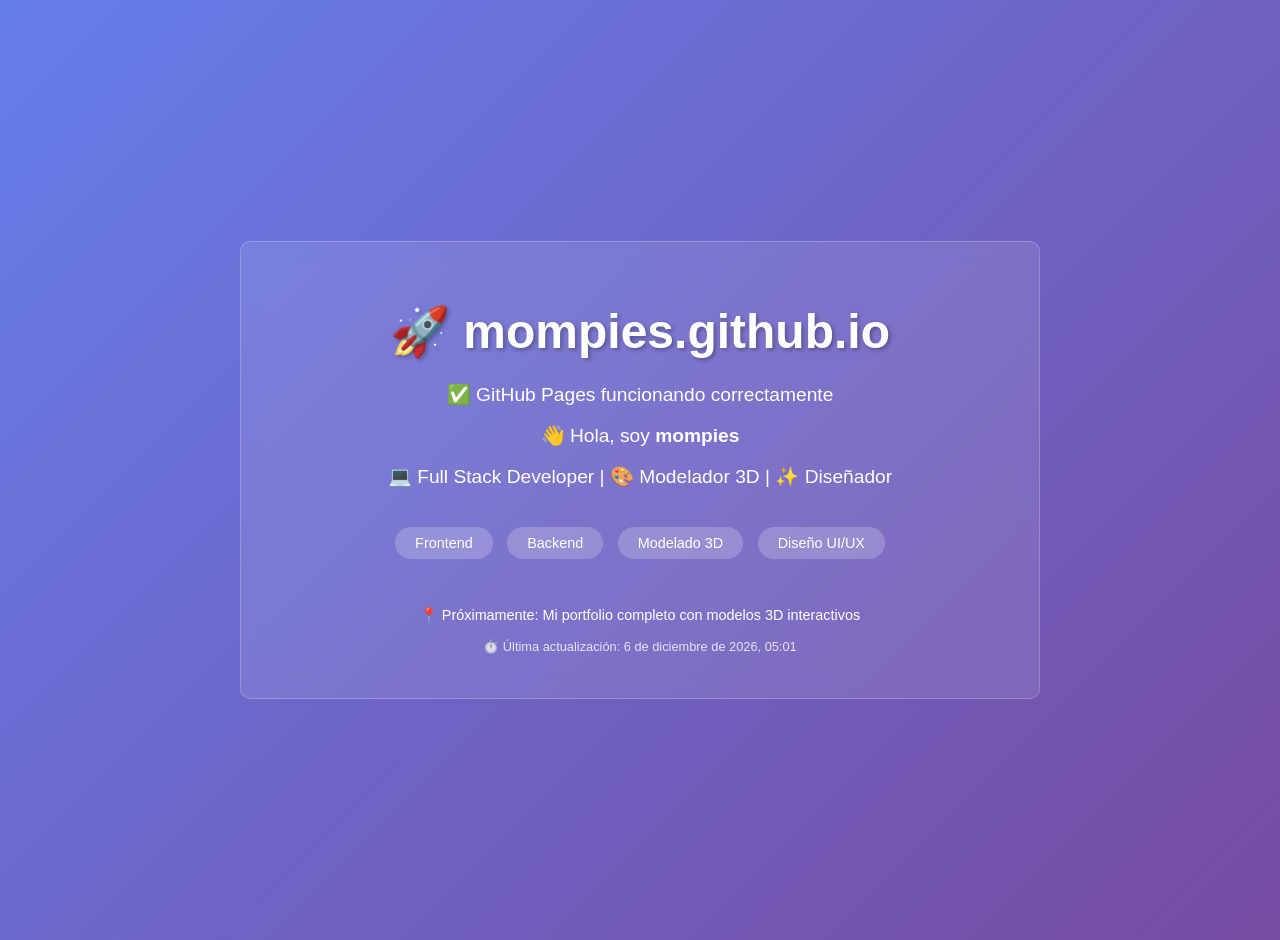
==== index.html @ 0a57413b "Create index.html" ====
<!DOCTYPE html>
<html lang="es">
<head>
    <meta charset="UTF-8">
    <meta name="viewport" content="width=device-width, initial-scale=1.0">
    <title>mompies - Test</title>
    <style>
        body {
            font-family: Arial, sans-serif;
            max-width: 800px;
            margin: 0 auto;
            padding: 20px;
            background: linear-gradient(135deg, #667eea 0%, #764ba2 100%);
            color: white;
            text-align: center;
            min-height: 100vh;
            display: flex;
            flex-direction: column;
            justify-content: center;
        }
        h1 {
            font-size: 3em;
            margin-bottom: 20px;
            text-shadow: 2px 2px 4px rgba(0,0,0,0.3);
        }
        p {
            font-size: 1.2em;
            line-height: 1.6;
            margin: 10px 0;
        }
        .card {
            background: rgba(255,255,255,0.1);
            border-radius: 10px;
            padding: 30px;
            margin: 20px 0;
            backdrop-filter: blur(10px);
            border: 1px solid rgba(255,255,255,0.2);
        }
        .badge {
            display: inline-block;
            background: rgba(255,255,255,0.2);
            padding: 8px 20px;
            border-radius: 20px;
            margin: 5px;
            font-size: 0.9em;
        }
    </style>
</head>
<body>
    <div class="card">
        <h1>🚀 mompies.github.io</h1>
        <p>✅ GitHub Pages funcionando correctamente</p>
        <p>👋 Hola, soy <strong>mompies</strong></p>
        <p>💻 Full Stack Developer | 🎨 Modelador 3D | ✨ Diseñador</p>
        
        <div style="margin-top: 30px;">
            <span class="badge">Frontend</span>
            <span class="badge">Backend</span>
            <span class="badge">Modelado 3D</span>
            <span class="badge">Diseño UI/UX</span>
        </div>
        
        <p style="margin-top: 40px; font-size: 0.9em;">
            📍 Próximamente: Mi portfolio completo con modelos 3D interactivos
        </p>
        <p style="font-size: 0.8em; opacity: 0.8;">
            ⏱️ Última actualización: <span id="fecha"></span>
        </p>
    </div>

    <script>
        // Mostrar fecha actual
        document.getElementById('fecha').textContent = new Date().toLocaleDateString('es-ES', {
            year: 'numeric',
            month: 'long',
            day: 'numeric',
            hour: '2-digit',
            minute: '2-digit'
        });
        
        console.log('🚀 Sitio de prueba de mompies cargado correctamente');
    </script>
</body>
</html>
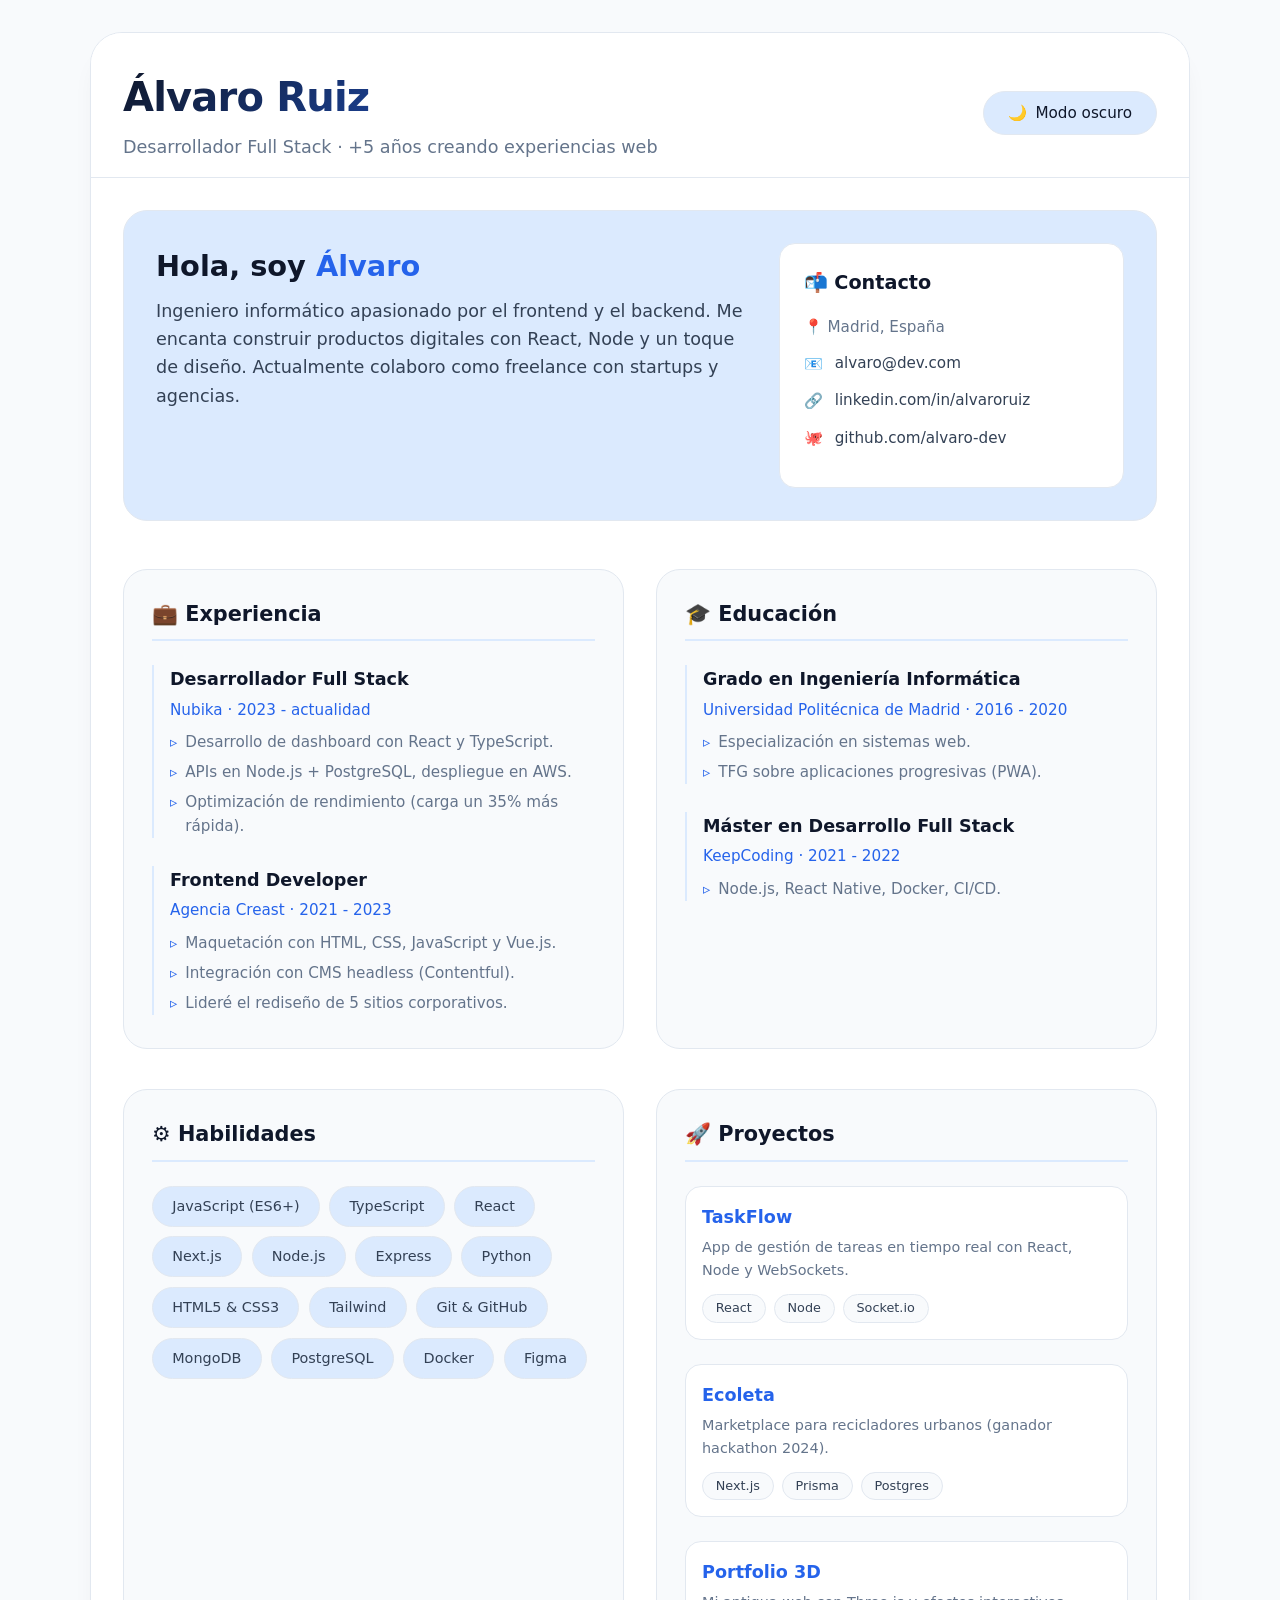
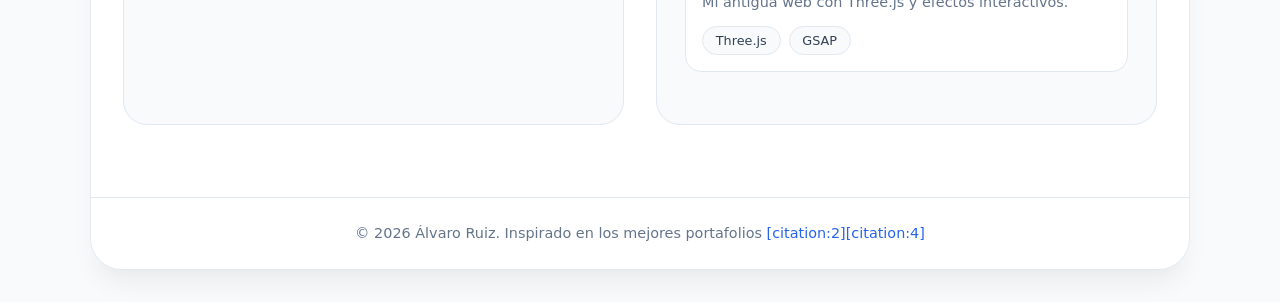
==== commit 1c043619: "Update index.html" ====
--- a/index.html
+++ b/index.html
@@ -1,84 +1,677 @@
-<!DOCTYPE html>
+<!doctype html>
 <html lang="es">
-<head>
-    <meta charset="UTF-8">
-    <meta name="viewport" content="width=device-width, initial-scale=1.0">
-    <title>mompies - Test</title>
-    <style>
-        body {
-            font-family: Arial, sans-serif;
-            max-width: 800px;
-            margin: 0 auto;
-            padding: 20px;
-            background: linear-gradient(135deg, #667eea 0%, #764ba2 100%);
-            color: white;
-            text-align: center;
-            min-height: 100vh;
-            display: flex;
-            flex-direction: column;
-            justify-content: center;
-        }
-        h1 {
-            font-size: 3em;
-            margin-bottom: 20px;
-            text-shadow: 2px 2px 4px rgba(0,0,0,0.3);
-        }
-        p {
-            font-size: 1.2em;
-            line-height: 1.6;
-            margin: 10px 0;
-        }
-        .card {
-            background: rgba(255,255,255,0.1);
-            border-radius: 10px;
-            padding: 30px;
-            margin: 20px 0;
-            backdrop-filter: blur(10px);
-            border: 1px solid rgba(255,255,255,0.2);
-        }
-        .badge {
-            display: inline-block;
-            background: rgba(255,255,255,0.2);
-            padding: 8px 20px;
-            border-radius: 20px;
-            margin: 5px;
-            font-size: 0.9em;
-        }
-    </style>
-</head>
-<body>
-    <div class="card">
-        <h1>🚀 mompies.github.io</h1>
-        <p>✅ GitHub Pages funcionando correctamente</p>
-        <p>👋 Hola, soy <strong>mompies</strong></p>
-        <p>💻 Full Stack Developer | 🎨 Modelador 3D | ✨ Diseñador</p>
-        
-        <div style="margin-top: 30px;">
-            <span class="badge">Frontend</span>
-            <span class="badge">Backend</span>
-            <span class="badge">Modelado 3D</span>
-            <span class="badge">Diseño UI/UX</span>
+    <head>
+        <meta charset="UTF-8" />
+        <meta name="viewport" content="width=device-width, initial-scale=1.0" />
+        <title>Tu Nombre · Desarrollador Web</title>
+        <style>
+            /* ===== ESTILOS GENERALES ===== */
+            * {
+                margin: 0;
+                padding: 0;
+                box-sizing: border-box;
+                font-family:
+                    system-ui,
+                    -apple-system,
+                    "Segoe UI",
+                    Roboto,
+                    "Helvetica Neue",
+                    sans-serif;
+            }
+
+            :root {
+                /* Paleta de colores neutral y moderna (modo claro por defecto) */
+                --bg-body: #f8fafc;
+                --bg-card: #ffffff;
+                --text-primary: #0f172a;
+                --text-secondary: #334155;
+                --text-soft: #64748b;
+                --accent: #2563eb; /* Azul vivo pero profesional */
+                --accent-light: #dbeafe;
+                --border-light: #e2e8f0;
+                --shadow:
+                    0 20px 25px -5px rgba(0, 0, 0, 0.05),
+                    0 10px 10px -5px rgba(0, 0, 0, 0.02);
+                --header-bg: rgba(255, 255, 255, 0.8);
+            }
+
+            /* Variables para el modo oscuro */
+            body.dark-mode {
+                --bg-body: #0b1120;
+                --bg-card: #1e293b;
+                --text-primary: #f1f5f9;
+                --text-secondary: #cbd5e1;
+                --text-soft: #94a3b8;
+                --accent: #60a5fa;
+                --accent-light: #334155;
+                --border-light: #334155;
+                --shadow:
+                    0 20px 25px -5px rgba(0, 0, 0, 0.5),
+                    0 10px 10px -5px rgba(0, 0, 0, 0.3);
+                --header-bg: rgba(30, 41, 59, 0.8);
+            }
+
+            body {
+                background-color: var(--bg-body);
+                color: var(--text-primary);
+                line-height: 1.6;
+                transition:
+                    background-color 0.3s,
+                    color 0.3s;
+                padding: 2rem 1rem;
+            }
+
+            .container {
+                max-width: 1100px;
+                margin: 0 auto;
+                background-color: var(--bg-card);
+                border-radius: 2rem;
+                box-shadow: var(--shadow);
+                overflow: hidden;
+                backdrop-filter: blur(10px);
+                border: 1px solid var(--border-light);
+            }
+
+            /* ===== HEADER ===== */
+            .header {
+                padding: 2rem 2rem 1rem 2rem;
+                display: flex;
+                flex-wrap: wrap;
+                justify-content: space-between;
+                align-items: center;
+                border-bottom: 1px solid var(--border-light);
+                background-color: var(--header-bg);
+                backdrop-filter: blur(8px);
+                position: sticky;
+                top: 0;
+                z-index: 10;
+            }
+
+            .header__info h1 {
+                font-size: 2.5rem;
+                font-weight: 700;
+                letter-spacing: -0.02em;
+                background: linear-gradient(
+                    135deg,
+                    var(--text-primary) 0%,
+                    var(--accent) 100%
+                );
+                -webkit-background-clip: text;
+                -webkit-text-fill-color: transparent;
+                background-clip: text;
+            }
+
+            .header__info p {
+                color: var(--text-soft);
+                font-size: 1.1rem;
+                margin-top: 0.25rem;
+            }
+
+            .theme-toggle {
+                background: var(--accent-light);
+                border: 1px solid var(--border-light);
+                color: var(--text-primary);
+                padding: 0.75rem 1.5rem;
+                border-radius: 3rem;
+                font-weight: 500;
+                cursor: pointer;
+                transition: all 0.2s;
+                display: flex;
+                align-items: center;
+                gap: 0.5rem;
+                font-size: 0.95rem;
+            }
+
+            .theme-toggle:hover {
+                background: var(--accent);
+                color: white;
+                border-color: var(--accent);
+            }
+
+            /* ===== MAIN ===== */
+            .main-content {
+                padding: 2rem;
+            }
+
+            /* Perfil / Sobre mí */
+            .profile {
+                display: flex;
+                gap: 2rem;
+                flex-wrap: wrap;
+                margin-bottom: 3rem;
+                background: var(--accent-light);
+                padding: 2rem;
+                border-radius: 1.5rem;
+                border: 1px solid var(--border-light);
+            }
+
+            .profile__text {
+                flex: 2;
+                min-width: 280px;
+            }
+
+            .profile__text h2 {
+                font-size: 1.8rem;
+                font-weight: 600;
+                margin-bottom: 0.5rem;
+                color: var(--text-primary);
+            }
+
+            .profile__text h2 span {
+                color: var(--accent);
+            }
+
+            .profile__text p {
+                color: var(--text-secondary);
+                font-size: 1.1rem;
+            }
+
+            .profile__contact {
+                flex: 1;
+                min-width: 220px;
+                background: var(--bg-card);
+                padding: 1.5rem;
+                border-radius: 1rem;
+                border: 1px solid var(--border-light);
+            }
+
+            .profile__contact h3 {
+                font-weight: 600;
+                margin-bottom: 1rem;
+                color: var(--text-primary);
+                font-size: 1.2rem;
+            }
+
+            .contact-item {
+                display: flex;
+                align-items: center;
+                gap: 0.75rem;
+                margin-bottom: 0.75rem;
+                color: var(--text-soft);
+                font-size: 0.95rem;
+            }
+
+            .contact-item a {
+                color: var(--text-secondary);
+                text-decoration: none;
+                border-bottom: 1px dotted transparent;
+                transition: border-color 0.2s;
+            }
+
+            .contact-item a:hover {
+                border-bottom-color: var(--accent);
+                color: var(--accent);
+            }
+
+            /* Grilla de 2 columnas */
+            .grid-2 {
+                display: grid;
+                grid-template-columns: 1fr 1fr;
+                gap: 2rem;
+                margin-bottom: 2.5rem;
+            }
+
+            @media (max-width: 700px) {
+                .grid-2 {
+                    grid-template-columns: 1fr;
+                }
+            }
+
+            /* Tarjetas de sección */
+            .section-card {
+                background: var(--bg-body);
+                border-radius: 1.5rem;
+                padding: 1.75rem;
+                border: 1px solid var(--border-light);
+                transition:
+                    transform 0.2s,
+                    box-shadow 0.2s;
+            }
+
+            .section-card:hover {
+                transform: translateY(-4px);
+                box-shadow: var(--shadow);
+            }
+
+            .section-card h3 {
+                font-size: 1.3rem;
+                font-weight: 600;
+                margin-bottom: 1.5rem;
+                display: flex;
+                align-items: center;
+                gap: 0.5rem;
+                color: var(--text-primary);
+                border-bottom: 2px solid var(--accent-light);
+                padding-bottom: 0.5rem;
+            }
+
+            /* Lista de ítems (experiencia, educación) */
+            .timeline-item {
+                margin-bottom: 1.75rem;
+                position: relative;
+                padding-left: 1rem;
+                border-left: 2px solid var(--accent-light);
+            }
+
+            .timeline-item:last-child {
+                margin-bottom: 0;
+            }
+
+            .timeline-item__title {
+                font-weight: 600;
+                font-size: 1.1rem;
+                color: var(--text-primary);
+            }
+
+            .timeline-item__sub {
+                color: var(--accent);
+                font-weight: 500;
+                font-size: 0.95rem;
+                margin: 0.25rem 0 0.5rem;
+            }
+
+            .timeline-item__desc {
+                color: var(--text-soft);
+                font-size: 0.95rem;
+                list-style-type: none;
+            }
+
+            .timeline-item__desc li {
+                margin-bottom: 0.35rem;
+                display: flex;
+                align-items: baseline;
+                gap: 0.5rem;
+            }
+
+            .timeline-item__desc li::before {
+                content: "▹";
+                color: var(--accent);
+                font-size: 0.9rem;
+            }
+
+            /* Habilidades (tags) */
+            .skills-cloud {
+                display: flex;
+                flex-wrap: wrap;
+                gap: 0.6rem;
+                margin-top: 0.5rem;
+            }
+
+            .skill-tag {
+                background: var(--accent-light);
+                color: var(--text-secondary);
+                padding: 0.5rem 1.2rem;
+                border-radius: 3rem;
+                font-size: 0.9rem;
+                font-weight: 500;
+                border: 1px solid var(--border-light);
+                transition: 0.15s;
+            }
+
+            .skill-tag:hover {
+                background: var(--accent);
+                color: white;
+                border-color: var(--accent);
+                transform: scale(1.02);
+            }
+
+            /* Proyectos */
+            .project-card {
+                margin-bottom: 1.5rem;
+                padding: 1rem;
+                background: var(--bg-card);
+                border-radius: 1rem;
+                border: 1px solid var(--border-light);
+            }
+
+            .project-card__title {
+                font-weight: 600;
+                color: var(--accent);
+                text-decoration: none;
+                font-size: 1.1rem;
+            }
+
+            .project-card__title:hover {
+                text-decoration: underline;
+            }
+
+            .project-card__desc {
+                color: var(--text-soft);
+                font-size: 0.9rem;
+                margin-top: 0.3rem;
+            }
+
+            .project-stack {
+                display: flex;
+                flex-wrap: wrap;
+                gap: 0.5rem;
+                margin-top: 0.75rem;
+            }
+
+            .stack-item {
+                background: var(--bg-body);
+                padding: 0.2rem 0.8rem;
+                border-radius: 2rem;
+                font-size: 0.8rem;
+                border: 1px solid var(--border-light);
+                color: var(--text-secondary);
+            }
+
+            /* Footer */
+            .footer {
+                text-align: center;
+                padding: 1.5rem;
+                border-top: 1px solid var(--border-light);
+                color: var(--text-soft);
+                font-size: 0.9rem;
+                background-color: var(--header-bg);
+            }
+
+            .footer a {
+                color: var(--accent);
+                text-decoration: none;
+            }
+
+            .footer a:hover {
+                text-decoration: underline;
+            }
+
+            /* Animación de aparición suave */
+            .fade-in {
+                animation: fadeIn 0.6s ease-in-out both;
+            }
+
+            @keyframes fadeIn {
+                from {
+                    opacity: 0;
+                    transform: translateY(10px);
+                }
+                to {
+                    opacity: 1;
+                    transform: translateY(0);
+                }
+            }
+
+            .section-card {
+                animation: fadeIn 0.6s ease-out backwards;
+            }
+            .section-card:nth-child(1) {
+                animation-delay: 0.1s;
+            }
+            .section-card:nth-child(2) {
+                animation-delay: 0.2s;
+            }
+        </style>
+    </head>
+    <body>
+        <div class="container fade-in">
+            <!-- Cabecera con nombre y botón modo oscuro -->
+            <header class="header">
+                <div class="header__info">
+                    <h1>Álvaro Ruiz</h1>
+                    <p>
+                        Desarrollador Full Stack · +5 años creando experiencias
+                        web
+                    </p>
+                </div>
+                <button
+                    class="theme-toggle"
+                    id="themeToggle"
+                    aria-label="Cambiar tema"
+                >
+                    <span id="themeIcon">🌙</span>
+                    <span id="themeText">Modo oscuro</span>
+                </button>
+            </header>
+
+            <!-- Contenido principal -->
+            <div class="main-content">
+                <!-- Bloque de perfil y contacto -->
+                <section class="profile">
+                    <div class="profile__text">
+                        <h2>Hola, soy <span>Álvaro</span></h2>
+                        <p>
+                            Ingeniero informático apasionado por el frontend y
+                            el backend. Me encanta construir productos digitales
+                            con React, Node y un toque de diseño. Actualmente
+                            colaboro como freelance con startups y agencias.
+                        </p>
+                    </div>
+                    <div class="profile__contact">
+                        <h3>📬 Contacto</h3>
+                        <div class="contact-item">📍 Madrid, España</div>
+                        <div class="contact-item">
+                            📧
+                            <a href="mailto:alvaro@dev.com">alvaro@dev.com</a>
+                        </div>
+                        <div class="contact-item">
+                            🔗 <a href="#">linkedin.com/in/alvaroruiz</a>
+                        </div>
+                        <div class="contact-item">
+                            🐙 <a href="#">github.com/alvaro-dev</a>
+                        </div>
+                    </div>
+                </section>
+
+                <!-- Grid de 2 columnas: experiencia y educación -->
+                <div class="grid-2">
+                    <!-- Experiencia laboral -->
+                    <section class="section-card">
+                        <h3>💼 Experiencia</h3>
+                        <div class="timeline-item">
+                            <div class="timeline-item__title">
+                                Desarrollador Full Stack
+                            </div>
+                            <div class="timeline-item__sub">
+                                Nubika · 2023 - actualidad
+                            </div>
+                            <ul class="timeline-item__desc">
+                                <li>
+                                    Desarrollo de dashboard con React y
+                                    TypeScript.
+                                </li>
+                                <li>
+                                    APIs en Node.js + PostgreSQL, despliegue en
+                                    AWS.
+                                </li>
+                                <li>
+                                    Optimización de rendimiento (carga un 35%
+                                    más rápida).
+                                </li>
+                            </ul>
+                        </div>
+                        <div class="timeline-item">
+                            <div class="timeline-item__title">
+                                Frontend Developer
+                            </div>
+                            <div class="timeline-item__sub">
+                                Agencia Creast · 2021 - 2023
+                            </div>
+                            <ul class="timeline-item__desc">
+                                <li>
+                                    Maquetación con HTML, CSS, JavaScript y
+                                    Vue.js.
+                                </li>
+                                <li>
+                                    Integración con CMS headless (Contentful).
+                                </li>
+                                <li>
+                                    Lideré el rediseño de 5 sitios corporativos.
+                                </li>
+                            </ul>
+                        </div>
+                    </section>
+
+                    <!-- Educación -->
+                    <section class="section-card">
+                        <h3>🎓 Educación</h3>
+                        <div class="timeline-item">
+                            <div class="timeline-item__title">
+                                Grado en Ingeniería Informática
+                            </div>
+                            <div class="timeline-item__sub">
+                                Universidad Politécnica de Madrid · 2016 - 2020
+                            </div>
+                            <ul class="timeline-item__desc">
+                                <li>Especialización en sistemas web.</li>
+                                <li>
+                                    TFG sobre aplicaciones progresivas (PWA).
+                                </li>
+                            </ul>
+                        </div>
+                        <div class="timeline-item">
+                            <div class="timeline-item__title">
+                                Máster en Desarrollo Full Stack
+                            </div>
+                            <div class="timeline-item__sub">
+                                KeepCoding · 2021 - 2022
+                            </div>
+                            <ul class="timeline-item__desc">
+                                <li>Node.js, React Native, Docker, CI/CD.</li>
+                            </ul>
+                        </div>
+                    </section>
+                </div>
+
+                <!-- Segunda fila: habilidades y proyectos -->
+                <div class="grid-2">
+                    <!-- Habilidades técnicas -->
+                    <section class="section-card">
+                        <h3>⚙️ Habilidades</h3>
+                        <div class="skills-cloud">
+                            <span class="skill-tag">JavaScript (ES6+)</span>
+                            <span class="skill-tag">TypeScript</span>
+                            <span class="skill-tag">React</span>
+                            <span class="skill-tag">Next.js</span>
+                            <span class="skill-tag">Node.js</span>
+                            <span class="skill-tag">Express</span>
+                            <span class="skill-tag">Python</span>
+                            <span class="skill-tag">HTML5 & CSS3</span>
+                            <span class="skill-tag">Tailwind</span>
+                            <span class="skill-tag">Git & GitHub</span>
+                            <span class="skill-tag">MongoDB</span>
+                            <span class="skill-tag">PostgreSQL</span>
+                            <span class="skill-tag">Docker</span>
+                            <span class="skill-tag">Figma</span>
+                        </div>
+                    </section>
+
+                    <!-- Proyectos destacados -->
+                    <section class="section-card">
+                        <h3>🚀 Proyectos</h3>
+                        <div class="project-card">
+                            <a href="#" class="project-card__title">TaskFlow</a>
+                            <div class="project-card__desc">
+                                App de gestión de tareas en tiempo real con
+                                React, Node y WebSockets.
+                            </div>
+                            <div class="project-stack">
+                                <span class="stack-item">React</span
+                                ><span class="stack-item">Node</span
+                                ><span class="stack-item">Socket.io</span>
+                            </div>
+                        </div>
+                        <div class="project-card">
+                            <a href="#" class="project-card__title">Ecoleta</a>
+                            <div class="project-card__desc">
+                                Marketplace para recicladores urbanos (ganador
+                                hackathon 2024).
+                            </div>
+                            <div class="project-stack">
+                                <span class="stack-item">Next.js</span
+                                ><span class="stack-item">Prisma</span
+                                ><span class="stack-item">Postgres</span>
+                            </div>
+                        </div>
+                        <div class="project-card">
+                            <a href="#" class="project-card__title"
+                                >Portfolio 3D</a
+                            >
+                            <div class="project-card__desc">
+                                Mi antigua web con Three.js y efectos
+                                interactivos.
+                            </div>
+                            <div class="project-stack">
+                                <span class="stack-item">Three.js</span
+                                ><span class="stack-item">GSAP</span>
+                            </div>
+                        </div>
+                    </section>
+                </div>
+            </div>
+
+            <!-- Pie de página con año actualizado dinámicamente -->
+            <footer class="footer">
+                <p>
+                    © <span id="currentYear"></span> Álvaro Ruiz. Inspirado en
+                    los mejores portafolios <a href="#">[citation:2]</a
+                    ><a href="#">[citation:4]</a>
+                </p>
+            </footer>
         </div>
-        
-        <p style="margin-top: 40px; font-size: 0.9em;">
-            📍 Próximamente: Mi portfolio completo con modelos 3D interactivos
-        </p>
-        <p style="font-size: 0.8em; opacity: 0.8;">
-            ⏱️ Última actualización: <span id="fecha"></span>
-        </p>
-    </div>
-
-    <script>
-        // Mostrar fecha actual
-        document.getElementById('fecha').textContent = new Date().toLocaleDateString('es-ES', {
-            year: 'numeric',
-            month: 'long',
-            day: 'numeric',
-            hour: '2-digit',
-            minute: '2-digit'
-        });
-        
-        console.log('🚀 Sitio de prueba de mompies cargado correctamente');
-    </script>
-</body>
+
+        <script>
+            (function () {
+                // ----- MODO OSCURO / CLARO -----
+                const themeToggle = document.getElementById("themeToggle");
+                const themeIcon = document.getElementById("themeIcon");
+                const themeText = document.getElementById("themeText");
+                const body = document.body;
+
+                // Función para actualizar el texto del botón según el modo
+                function updateThemeButton(isDark) {
+                    if (isDark) {
+                        themeIcon.textContent = "☀️";
+                        themeText.textContent = "Modo claro";
+                    } else {
+                        themeIcon.textContent = "🌙";
+                        themeText.textContent = "Modo oscuro";
+                    }
+                }
+
+                // Comprobar si hay preferencia guardada en localStorage
+                const savedTheme = localStorage.getItem("theme");
+                if (savedTheme === "dark") {
+                    body.classList.add("dark-mode");
+                    updateThemeButton(true);
+                } else if (savedTheme === "light") {
+                    body.classList.remove("dark-mode");
+                    updateThemeButton(false);
+                } else {
+                    // Si no hay preferencia, respetar la del sistema (opcional)
+                    const prefersDark = window.matchMedia(
+                        "(prefers-color-scheme: dark)",
+                    ).matches;
+                    if (prefersDark) {
+                        body.classList.add("dark-mode");
+                        updateThemeButton(true);
+                    } else {
+                        updateThemeButton(false);
+                    }
+                }
+
+                // Evento del botón
+                themeToggle.addEventListener("click", () => {
+                    if (body.classList.contains("dark-mode")) {
+                        body.classList.remove("dark-mode");
+                        localStorage.setItem("theme", "light");
+                        updateThemeButton(false);
+                    } else {
+                        body.classList.add("dark-mode");
+                        localStorage.setItem("theme", "dark");
+                        updateThemeButton(true);
+                    }
+                });
+
+                // ----- ACTUALIZAR AÑO EN EL FOOTER -----
+                document.getElementById("currentYear").textContent =
+                    new Date().getFullYear();
+
+                // ----- PEQUEÑA INTERACCIÓN: SUAVIZAR ENLACES (opcional) -----
+                console.log(
+                    "✨ CV web cargado con éxito. Puedes personalizarlo libremente.",
+                );
+            })();
+        </script>
+    </body>
 </html>
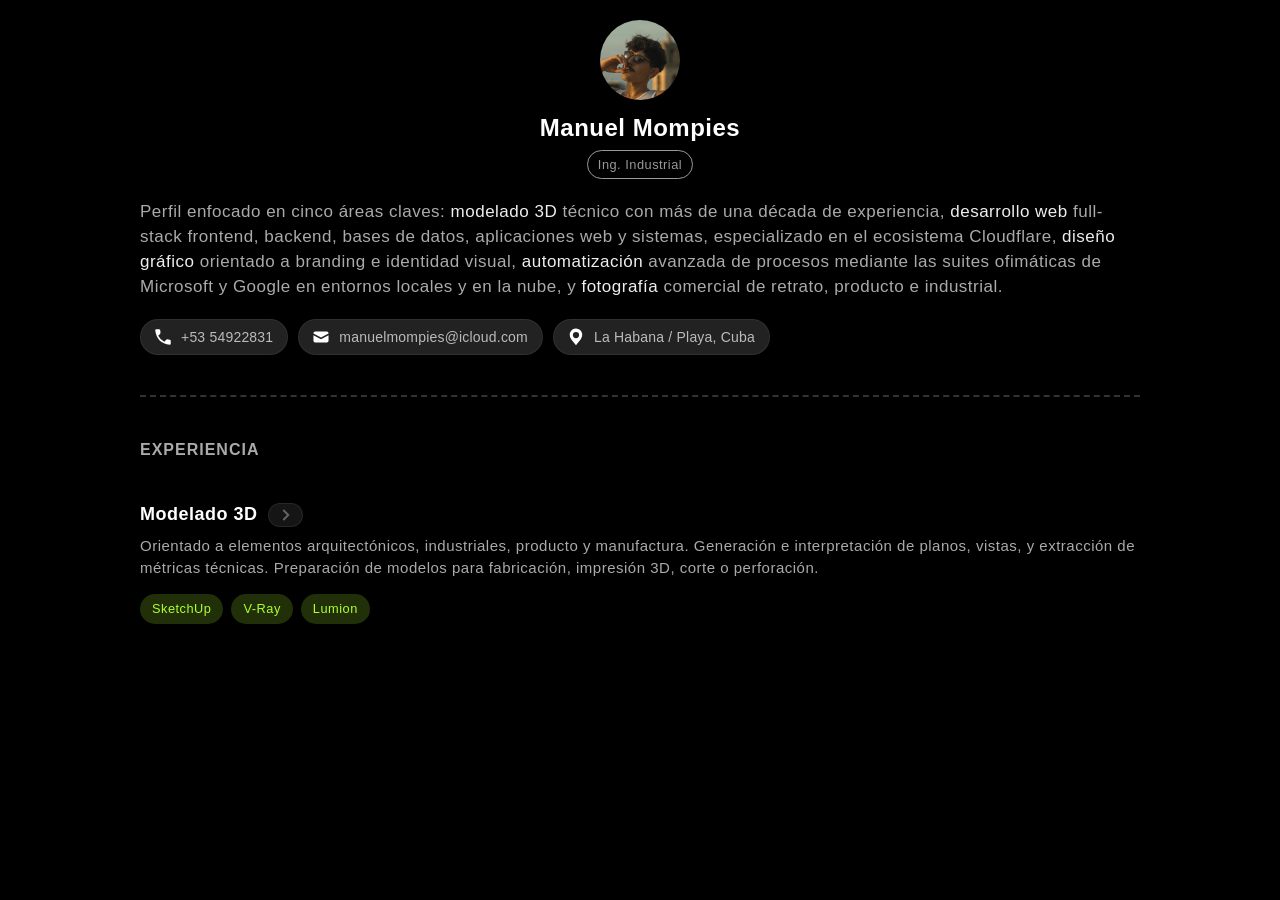
==== commit 40437edd: "fuego" ====
--- a/index.html
+++ b/index.html
@@ -1,677 +1,144 @@
 <!doctype html>
 <html lang="es">
-    <head>
-        <meta charset="UTF-8" />
-        <meta name="viewport" content="width=device-width, initial-scale=1.0" />
-        <title>Tu Nombre · Desarrollador Web</title>
-        <style>
-            /* ===== ESTILOS GENERALES ===== */
-            * {
-                margin: 0;
-                padding: 0;
-                box-sizing: border-box;
-                font-family:
-                    system-ui,
-                    -apple-system,
-                    "Segoe UI",
-                    Roboto,
-                    "Helvetica Neue",
-                    sans-serif;
-            }
 
-            :root {
-                /* Paleta de colores neutral y moderna (modo claro por defecto) */
-                --bg-body: #f8fafc;
-                --bg-card: #ffffff;
-                --text-primary: #0f172a;
-                --text-secondary: #334155;
-                --text-soft: #64748b;
-                --accent: #2563eb; /* Azul vivo pero profesional */
-                --accent-light: #dbeafe;
-                --border-light: #e2e8f0;
-                --shadow:
-                    0 20px 25px -5px rgba(0, 0, 0, 0.05),
-                    0 10px 10px -5px rgba(0, 0, 0, 0.02);
-                --header-bg: rgba(255, 255, 255, 0.8);
-            }
+<head>
+    <meta charset="UTF-8" />
+    <meta name="viewport" content="width=device-width, initial-scale=1.0" />
+    <title>Manuel Mompies · CV / Portafolio</title>
+    <link rel="stylesheet" href="/style.css" />
+</head>
 
-            /* Variables para el modo oscuro */
-            body.dark-mode {
-                --bg-body: #0b1120;
-                --bg-card: #1e293b;
-                --text-primary: #f1f5f9;
-                --text-secondary: #cbd5e1;
-                --text-soft: #94a3b8;
-                --accent: #60a5fa;
-                --accent-light: #334155;
-                --border-light: #334155;
-                --shadow:
-                    0 20px 25px -5px rgba(0, 0, 0, 0.5),
-                    0 10px 10px -5px rgba(0, 0, 0, 0.3);
-                --header-bg: rgba(30, 41, 59, 0.8);
-            }
+<body>
+    <header>
+        <img src="/assets/yo.png" alt="">
+        <div class="name-profesion">
+            <h1>Manuel Mompies</h1>
+            <h3 class="profesion">Ing. Industrial</h3>
+        </div>
+    </header>
+    <main>
+        <section class="resumen">
+            Perfil enfocado en cinco áreas claves: <strong>modelado 3D</strong> técnico con más de una década de experiencia, <strong>desarrollo web</strong> full-stack frontend, backend, bases de datos, aplicaciones web y sistemas, especializado en el ecosistema Cloudflare, <strong>diseño gráfico</strong> orientado a branding e identidad visual, <strong>automatización</strong> avanzada de procesos mediante las suites ofimáticas de Microsoft y Google en entornos locales y en la nube, y <strong>fotografía</strong> comercial de retrato, producto e industrial.
+        </section>
 
-            body {
-                background-color: var(--bg-body);
-                color: var(--text-primary);
-                line-height: 1.6;
-                transition:
-                    background-color 0.3s,
-                    color 0.3s;
-                padding: 2rem 1rem;
-            }
+        <!-- CONTACTO -->
+        <section class="contacto">
+            <button> <i class="icon-phone"></i>
+                <p>+53 54922831</p>
+            </button>
+            <button> <i class="icon-mail"></i>
+                <p>manuelmompies@icloud.com</p>
+            </button>
+            <button> <i class="icon-loaction"></i>
+                <p>La Habana / Playa, Cuba</p>
+            </button>
+        </section>
 
-            .container {
-                max-width: 1100px;
-                margin: 0 auto;
-                background-color: var(--bg-card);
-                border-radius: 2rem;
-                box-shadow: var(--shadow);
-                overflow: hidden;
-                backdrop-filter: blur(10px);
-                border: 1px solid var(--border-light);
-            }
+        <div class="separador"></div>
 
-            /* ===== HEADER ===== */
-            .header {
-                padding: 2rem 2rem 1rem 2rem;
-                display: flex;
-                flex-wrap: wrap;
-                justify-content: space-between;
-                align-items: center;
-                border-bottom: 1px solid var(--border-light);
-                background-color: var(--header-bg);
-                backdrop-filter: blur(8px);
-                position: sticky;
-                top: 0;
-                z-index: 10;
-            }
+        <!-- HABILIDADES -->
+        <section class="habilidades">
+            <h2>EXPERIENCIA</h2>
+            <div class="habilidad">
+                <h3>Modelado 3D <button onclick="showDetalle(domID.detalleModelado);"></button></h3>
+                <div class="habilidad-resumen">
+                    <p>Orientado a elementos arquitectónicos, industriales, producto y manufactura. Generación e
+                        interpretación de planos, vistas, y extracción de métricas técnicas. Preparación de modelos para
+                        fabricación, impresión 3D, corte o perforación.</p>
+                    <div class="herramientas-feed">
+                        <p>SketchUp</p>
+                        <p>V-Ray</p>
+                        <p>Lumion</p>
+                    </div>
+                </div>
+                <div class="box-habilidad-detalle" id="detalle-modelado">
+                    <div class="habilidad-detalle">
+                        <h4>MODELADO 3D <button onclick="hideDetalle(domID.detalleModelado)"></button></h4>
+                        <div class="detalle">
 
-            .header__info h1 {
-                font-size: 2.5rem;
-                font-weight: 700;
-                letter-spacing: -0.02em;
-                background: linear-gradient(
-                    135deg,
-                    var(--text-primary) 0%,
-                    var(--accent) 100%
-                );
-                -webkit-background-clip: text;
-                -webkit-text-fill-color: transparent;
-                background-clip: text;
-            }
+                        <div class="herramientas">
+                            <div>
+                                <i class="icon-skp"></i>
+                                <div>
+                                    <p>SketchUp</p>
+                                    <i class="skp"></i>
+                                </div>
+                            </div>
+                            <div>
+                                <i class="icon-vray"></i>
+                                <div>
+                                    <p>V-Ray</p>
+                                    <i class="vray"></i>
+                                </div>
+                            </div>
 
-            .header__info p {
-                color: var(--text-soft);
-                font-size: 1.1rem;
-                margin-top: 0.25rem;
-            }
+                            SKP, V-Ray, Lumion
+                        </div>
+                        <div class="exp">12 años</div>
 
-            .theme-toggle {
-                background: var(--accent-light);
-                border: 1px solid var(--border-light);
-                color: var(--text-primary);
-                padding: 0.75rem 1.5rem;
-                border-radius: 3rem;
-                font-weight: 500;
-                cursor: pointer;
-                transition: all 0.2s;
-                display: flex;
-                align-items: center;
-                gap: 0.5rem;
-                font-size: 0.95rem;
-            }
+                            Ámbitos de Especialización
+                            - Estructuras arquitectónicas e industriales, interiores técnicos, mobiliario y equipamiento
+                            personalizado, incluyendo modelado de componentes constructivos y documentación técnica.
+                            - Equipos, maquinaria e instalaciones MEP (mecánicas, eléctricas y de fontanería), con
+                            soporte visual y analítico en proyectos civiles, mecánicos e industriales.
+                            - Componentes de maquinaria, diseño de producto y prototipos orientados a producción.
+                            - Modelado de elementos para fabricación digital y procesos tradicionales.
 
-            .theme-toggle:hover {
-                background: var(--accent);
-                color: white;
-                border-color: var(--accent);
-            }
+                            Capacidades Técnicas Avanzadas
+                            - Interpretación precisa de cualquier fuente desde planos acotados, croquis conceptuales y
+                            especificaciones técnicas hasta reconstrucción directa a partir de objetos físicos.
+                            - Creación y gestión de geometría compleja mediante componentes dinámicos y grupos
+                            inteligentes, permitiendo ediciones masivas, modelos con parámetros ajustables y
+                            escalabilidad.
+                            - Extracción de métricas cuantitativas tales como volúmenes, áreas superficiales,
+                            longitudes, listados de materiales completos, desgloses y reportes de cantidades.
+                            - Generación de vistas fundamentales (plantas, secciones, axonometrías y perspectivas)
+                            listas para planos de taller o documentación técnica.
 
-            /* ===== MAIN ===== */
-            .main-content {
-                padding: 2rem;
-            }
+                            Impresión 3D
+                            - Verificación de espesores, análisis de ajustes dimensionales, comprobación de geometría
+                            cerrada sin errores de superficie, orientación óptima para una impresión eficiente.
+                            - Segmentación estratégica en piezas imprimibles y optimización del modelo para reducir la
+                            necesidad de soportes.
 
-            /* Perfil / Sobre mí */
-            .profile {
-                display: flex;
-                gap: 2rem;
-                flex-wrap: wrap;
-                margin-bottom: 3rem;
-                background: var(--accent-light);
-                padding: 2rem;
-                border-radius: 1.5rem;
-                border: 1px solid var(--border-light);
-            }
+                            Fabricación por sustracción y tradicional
+                            - Modelado específico para CNC (corte, perforación y tallado), carpintería y trabajos en
+                            metal.
+                            - Desglose completo de piezas, planos de ensamblaje y análisis de recursos.
 
-            .profile__text {
-                flex: 2;
-                min-width: 280px;
-            }
+                            Visualización y Presentación
+                            - Integración con V-Ray y Lumion para imágenes fotorrealistas, recorridos virtuales y
+                            previsualización de materiales, acabados e iluminación.
 
-            .profile__text h2 {
-                font-size: 1.8rem;
-                font-weight: 600;
-                margin-bottom: 0.5rem;
-                color: var(--text-primary);
-            }
+                            Trayectoria Relevante
+                            2014-2016: Desarrollo de modelos para animación y render.
+                            2016-2017: Diseño y modelado personalizados para la generación de moldes de joyería.
+                            2017-2022: Modelado 3D especializado en impresión personalizada y piezas de repuesto,
+                            cubriendo las principales aplicaciones comerciales de impresión 3D desde diseño hasta
+                            optimización para producción.
+                            2024-2026: Integración en gestión de proyectos y obra en ECM Mariel (Zona Especial de
+                            Desarrollo del Mariel). Implementación de automatizaciones que vinculan modelos 3D con Excel
+                            y Microsoft Project para control de materiales, presupuestos ejecutivos y planificación en
+                            entornos constructivos de alta exigencia.
 
-            .profile__text h2 span {
-                color: var(--accent);
-            }
-
-            .profile__text p {
-                color: var(--text-secondary);
-                font-size: 1.1rem;
-            }
-
-            .profile__contact {
-                flex: 1;
-                min-width: 220px;
-                background: var(--bg-card);
-                padding: 1.5rem;
-                border-radius: 1rem;
-                border: 1px solid var(--border-light);
-            }
-
-            .profile__contact h3 {
-                font-weight: 600;
-                margin-bottom: 1rem;
-                color: var(--text-primary);
-                font-size: 1.2rem;
-            }
-
-            .contact-item {
-                display: flex;
-                align-items: center;
-                gap: 0.75rem;
-                margin-bottom: 0.75rem;
-                color: var(--text-soft);
-                font-size: 0.95rem;
-            }
-
-            .contact-item a {
-                color: var(--text-secondary);
-                text-decoration: none;
-                border-bottom: 1px dotted transparent;
-                transition: border-color 0.2s;
-            }
-
-            .contact-item a:hover {
-                border-bottom-color: var(--accent);
-                color: var(--accent);
-            }
-
-            /* Grilla de 2 columnas */
-            .grid-2 {
-                display: grid;
-                grid-template-columns: 1fr 1fr;
-                gap: 2rem;
-                margin-bottom: 2.5rem;
-            }
-
-            @media (max-width: 700px) {
-                .grid-2 {
-                    grid-template-columns: 1fr;
-                }
-            }
-
-            /* Tarjetas de sección */
-            .section-card {
-                background: var(--bg-body);
-                border-radius: 1.5rem;
-                padding: 1.75rem;
-                border: 1px solid var(--border-light);
-                transition:
-                    transform 0.2s,
-                    box-shadow 0.2s;
-            }
-
-            .section-card:hover {
-                transform: translateY(-4px);
-                box-shadow: var(--shadow);
-            }
-
-            .section-card h3 {
-                font-size: 1.3rem;
-                font-weight: 600;
-                margin-bottom: 1.5rem;
-                display: flex;
-                align-items: center;
-                gap: 0.5rem;
-                color: var(--text-primary);
-                border-bottom: 2px solid var(--accent-light);
-                padding-bottom: 0.5rem;
-            }
-
-            /* Lista de ítems (experiencia, educación) */
-            .timeline-item {
-                margin-bottom: 1.75rem;
-                position: relative;
-                padding-left: 1rem;
-                border-left: 2px solid var(--accent-light);
-            }
-
-            .timeline-item:last-child {
-                margin-bottom: 0;
-            }
-
-            .timeline-item__title {
-                font-weight: 600;
-                font-size: 1.1rem;
-                color: var(--text-primary);
-            }
-
-            .timeline-item__sub {
-                color: var(--accent);
-                font-weight: 500;
-                font-size: 0.95rem;
-                margin: 0.25rem 0 0.5rem;
-            }
-
-            .timeline-item__desc {
-                color: var(--text-soft);
-                font-size: 0.95rem;
-                list-style-type: none;
-            }
-
-            .timeline-item__desc li {
-                margin-bottom: 0.35rem;
-                display: flex;
-                align-items: baseline;
-                gap: 0.5rem;
-            }
-
-            .timeline-item__desc li::before {
-                content: "▹";
-                color: var(--accent);
-                font-size: 0.9rem;
-            }
-
-            /* Habilidades (tags) */
-            .skills-cloud {
-                display: flex;
-                flex-wrap: wrap;
-                gap: 0.6rem;
-                margin-top: 0.5rem;
-            }
-
-            .skill-tag {
-                background: var(--accent-light);
-                color: var(--text-secondary);
-                padding: 0.5rem 1.2rem;
-                border-radius: 3rem;
-                font-size: 0.9rem;
-                font-weight: 500;
-                border: 1px solid var(--border-light);
-                transition: 0.15s;
-            }
-
-            .skill-tag:hover {
-                background: var(--accent);
-                color: white;
-                border-color: var(--accent);
-                transform: scale(1.02);
-            }
-
-            /* Proyectos */
-            .project-card {
-                margin-bottom: 1.5rem;
-                padding: 1rem;
-                background: var(--bg-card);
-                border-radius: 1rem;
-                border: 1px solid var(--border-light);
-            }
-
-            .project-card__title {
-                font-weight: 600;
-                color: var(--accent);
-                text-decoration: none;
-                font-size: 1.1rem;
-            }
-
-            .project-card__title:hover {
-                text-decoration: underline;
-            }
-
-            .project-card__desc {
-                color: var(--text-soft);
-                font-size: 0.9rem;
-                margin-top: 0.3rem;
-            }
-
-            .project-stack {
-                display: flex;
-                flex-wrap: wrap;
-                gap: 0.5rem;
-                margin-top: 0.75rem;
-            }
-
-            .stack-item {
-                background: var(--bg-body);
-                padding: 0.2rem 0.8rem;
-                border-radius: 2rem;
-                font-size: 0.8rem;
-                border: 1px solid var(--border-light);
-                color: var(--text-secondary);
-            }
-
-            /* Footer */
-            .footer {
-                text-align: center;
-                padding: 1.5rem;
-                border-top: 1px solid var(--border-light);
-                color: var(--text-soft);
-                font-size: 0.9rem;
-                background-color: var(--header-bg);
-            }
-
-            .footer a {
-                color: var(--accent);
-                text-decoration: none;
-            }
-
-            .footer a:hover {
-                text-decoration: underline;
-            }
-
-            /* Animación de aparición suave */
-            .fade-in {
-                animation: fadeIn 0.6s ease-in-out both;
-            }
-
-            @keyframes fadeIn {
-                from {
-                    opacity: 0;
-                    transform: translateY(10px);
-                }
-                to {
-                    opacity: 1;
-                    transform: translateY(0);
-                }
-            }
-
-            .section-card {
-                animation: fadeIn 0.6s ease-out backwards;
-            }
-            .section-card:nth-child(1) {
-                animation-delay: 0.1s;
-            }
-            .section-card:nth-child(2) {
-                animation-delay: 0.2s;
-            }
-        </style>
-    </head>
-    <body>
-        <div class="container fade-in">
-            <!-- Cabecera con nombre y botón modo oscuro -->
-            <header class="header">
-                <div class="header__info">
-                    <h1>Álvaro Ruiz</h1>
-                    <p>
-                        Desarrollador Full Stack · +5 años creando experiencias
-                        web
-                    </p>
-                </div>
-                <button
-                    class="theme-toggle"
-                    id="themeToggle"
-                    aria-label="Cambiar tema"
-                >
-                    <span id="themeIcon">🌙</span>
-                    <span id="themeText">Modo oscuro</span>
-                </button>
-            </header>
-
-            <!-- Contenido principal -->
-            <div class="main-content">
-                <!-- Bloque de perfil y contacto -->
-                <section class="profile">
-                    <div class="profile__text">
-                        <h2>Hola, soy <span>Álvaro</span></h2>
-                        <p>
-                            Ingeniero informático apasionado por el frontend y
-                            el backend. Me encanta construir productos digitales
-                            con React, Node y un toque de diseño. Actualmente
-                            colaboro como freelance con startups y agencias.
-                        </p>
-                    </div>
-                    <div class="profile__contact">
-                        <h3>📬 Contacto</h3>
-                        <div class="contact-item">📍 Madrid, España</div>
-                        <div class="contact-item">
-                            📧
-                            <a href="mailto:alvaro@dev.com">alvaro@dev.com</a>
-                        </div>
-                        <div class="contact-item">
-                            🔗 <a href="#">linkedin.com/in/alvaroruiz</a>
-                        </div>
-                        <div class="contact-item">
-                            🐙 <a href="#">github.com/alvaro-dev</a>
                         </div>
                     </div>
-                </section>
-
-                <!-- Grid de 2 columnas: experiencia y educación -->
-                <div class="grid-2">
-                    <!-- Experiencia laboral -->
-                    <section class="section-card">
-                        <h3>💼 Experiencia</h3>
-                        <div class="timeline-item">
-                            <div class="timeline-item__title">
-                                Desarrollador Full Stack
-                            </div>
-                            <div class="timeline-item__sub">
-                                Nubika · 2023 - actualidad
-                            </div>
-                            <ul class="timeline-item__desc">
-                                <li>
-                                    Desarrollo de dashboard con React y
-                                    TypeScript.
-                                </li>
-                                <li>
-                                    APIs en Node.js + PostgreSQL, despliegue en
-                                    AWS.
-                                </li>
-                                <li>
-                                    Optimización de rendimiento (carga un 35%
-                                    más rápida).
-                                </li>
-                            </ul>
-                        </div>
-                        <div class="timeline-item">
-                            <div class="timeline-item__title">
-                                Frontend Developer
-                            </div>
-                            <div class="timeline-item__sub">
-                                Agencia Creast · 2021 - 2023
-                            </div>
-                            <ul class="timeline-item__desc">
-                                <li>
-                                    Maquetación con HTML, CSS, JavaScript y
-                                    Vue.js.
-                                </li>
-                                <li>
-                                    Integración con CMS headless (Contentful).
-                                </li>
-                                <li>
-                                    Lideré el rediseño de 5 sitios corporativos.
-                                </li>
-                            </ul>
-                        </div>
-                    </section>
-
-                    <!-- Educación -->
-                    <section class="section-card">
-                        <h3>🎓 Educación</h3>
-                        <div class="timeline-item">
-                            <div class="timeline-item__title">
-                                Grado en Ingeniería Informática
-                            </div>
-                            <div class="timeline-item__sub">
-                                Universidad Politécnica de Madrid · 2016 - 2020
-                            </div>
-                            <ul class="timeline-item__desc">
-                                <li>Especialización en sistemas web.</li>
-                                <li>
-                                    TFG sobre aplicaciones progresivas (PWA).
-                                </li>
-                            </ul>
-                        </div>
-                        <div class="timeline-item">
-                            <div class="timeline-item__title">
-                                Máster en Desarrollo Full Stack
-                            </div>
-                            <div class="timeline-item__sub">
-                                KeepCoding · 2021 - 2022
-                            </div>
-                            <ul class="timeline-item__desc">
-                                <li>Node.js, React Native, Docker, CI/CD.</li>
-                            </ul>
-                        </div>
-                    </section>
-                </div>
-
-                <!-- Segunda fila: habilidades y proyectos -->
-                <div class="grid-2">
-                    <!-- Habilidades técnicas -->
-                    <section class="section-card">
-                        <h3>⚙️ Habilidades</h3>
-                        <div class="skills-cloud">
-                            <span class="skill-tag">JavaScript (ES6+)</span>
-                            <span class="skill-tag">TypeScript</span>
-                            <span class="skill-tag">React</span>
-                            <span class="skill-tag">Next.js</span>
-                            <span class="skill-tag">Node.js</span>
-                            <span class="skill-tag">Express</span>
-                            <span class="skill-tag">Python</span>
-                            <span class="skill-tag">HTML5 & CSS3</span>
-                            <span class="skill-tag">Tailwind</span>
-                            <span class="skill-tag">Git & GitHub</span>
-                            <span class="skill-tag">MongoDB</span>
-                            <span class="skill-tag">PostgreSQL</span>
-                            <span class="skill-tag">Docker</span>
-                            <span class="skill-tag">Figma</span>
-                        </div>
-                    </section>
-
-                    <!-- Proyectos destacados -->
-                    <section class="section-card">
-                        <h3>🚀 Proyectos</h3>
-                        <div class="project-card">
-                            <a href="#" class="project-card__title">TaskFlow</a>
-                            <div class="project-card__desc">
-                                App de gestión de tareas en tiempo real con
-                                React, Node y WebSockets.
-                            </div>
-                            <div class="project-stack">
-                                <span class="stack-item">React</span
-                                ><span class="stack-item">Node</span
-                                ><span class="stack-item">Socket.io</span>
-                            </div>
-                        </div>
-                        <div class="project-card">
-                            <a href="#" class="project-card__title">Ecoleta</a>
-                            <div class="project-card__desc">
-                                Marketplace para recicladores urbanos (ganador
-                                hackathon 2024).
-                            </div>
-                            <div class="project-stack">
-                                <span class="stack-item">Next.js</span
-                                ><span class="stack-item">Prisma</span
-                                ><span class="stack-item">Postgres</span>
-                            </div>
-                        </div>
-                        <div class="project-card">
-                            <a href="#" class="project-card__title"
-                                >Portfolio 3D</a
-                            >
-                            <div class="project-card__desc">
-                                Mi antigua web con Three.js y efectos
-                                interactivos.
-                            </div>
-                            <div class="project-stack">
-                                <span class="stack-item">Three.js</span
-                                ><span class="stack-item">GSAP</span>
-                            </div>
-                        </div>
-                    </section>
                 </div>
             </div>
+        </section>
 
-            <!-- Pie de página con año actualizado dinámicamente -->
-            <footer class="footer">
-                <p>
-                    © <span id="currentYear"></span> Álvaro Ruiz. Inspirado en
-                    los mejores portafolios <a href="#">[citation:2]</a
-                    ><a href="#">[citation:4]</a>
-                </p>
-            </footer>
-        </div>
+        <!-- EDUCACIÓN -->
 
-        <script>
-            (function () {
-                // ----- MODO OSCURO / CLARO -----
-                const themeToggle = document.getElementById("themeToggle");
-                const themeIcon = document.getElementById("themeIcon");
-                const themeText = document.getElementById("themeText");
-                const body = document.body;
 
-                // Función para actualizar el texto del botón según el modo
-                function updateThemeButton(isDark) {
-                    if (isDark) {
-                        themeIcon.textContent = "☀️";
-                        themeText.textContent = "Modo claro";
-                    } else {
-                        themeIcon.textContent = "🌙";
-                        themeText.textContent = "Modo oscuro";
-                    }
-                }
+        <!-- PROYECTOS DESTACADOS -->
 
-                // Comprobar si hay preferencia guardada en localStorage
-                const savedTheme = localStorage.getItem("theme");
-                if (savedTheme === "dark") {
-                    body.classList.add("dark-mode");
-                    updateThemeButton(true);
-                } else if (savedTheme === "light") {
-                    body.classList.remove("dark-mode");
-                    updateThemeButton(false);
-                } else {
-                    // Si no hay preferencia, respetar la del sistema (opcional)
-                    const prefersDark = window.matchMedia(
-                        "(prefers-color-scheme: dark)",
-                    ).matches;
-                    if (prefersDark) {
-                        body.classList.add("dark-mode");
-                        updateThemeButton(true);
-                    } else {
-                        updateThemeButton(false);
-                    }
-                }
 
-                // Evento del botón
-                themeToggle.addEventListener("click", () => {
-                    if (body.classList.contains("dark-mode")) {
-                        body.classList.remove("dark-mode");
-                        localStorage.setItem("theme", "light");
-                        updateThemeButton(false);
-                    } else {
-                        body.classList.add("dark-mode");
-                        localStorage.setItem("theme", "dark");
-                        updateThemeButton(true);
-                    }
-                });
+        <!-- IDIOMAS -->
 
-                // ----- ACTUALIZAR AÑO EN EL FOOTER -----
-                document.getElementById("currentYear").textContent =
-                    new Date().getFullYear();
 
-                // ----- PEQUEÑA INTERACCIÓN: SUAVIZAR ENLACES (opcional) -----
-                console.log(
-                    "✨ CV web cargado con éxito. Puedes personalizarlo libremente.",
-                );
-            })();
-        </script>
-    </body>
-</html>
+    </main>
+</body>
+
+<script src="/script.js"></script>
+
+</html>
--- a/style.css
+++ b/style.css
@@ -0,0 +1,429 @@
+* {
+  margin: 0;
+  padding: 0;
+  box-sizing: border-box;
+  font-family: -apple-system, BlinkMacSystemFont, Roboto, Oxygen, Ubuntu, Cantarell, "Open Sans", "Helvetica Neue", Arial, Helvetica, sans-serif;
+  -webkit-tap-highlight-color: transparent;
+  -webkit-touch-callout: none;
+  scrollbar-width: thin;
+}
+
+button {
+    cursor: pointer;
+    border: none;
+}
+
+
+::-webkit-scrollbar {
+  width: 6px;
+  height: 6px;
+}
+
+::-webkit-scrollbar-track {
+  background: transparent;
+}
+
+::-webkit-scrollbar-thumb {
+  background: #AAA;
+  border-radius: 10px;
+}
+
+::-webkit-scrollbar-thumb:hover {
+  background: #777;
+}
+
+
+html {
+    background-color: #000;
+    color: #aaa;
+}
+
+body {
+    position: relative;
+    display: flex; 
+    align-items: center;
+    flex-direction: column;
+    font-size: 17px;
+    letter-spacing: 0.5px;
+    line-height: 25px;
+    font-weight: 400;
+}
+
+
+header {
+    margin: 20px;
+    margin-bottom: 0px;
+    display: flex;
+    flex-direction: column;
+    align-items: center;
+}
+header img {
+    width: 80px;
+    height: 80px;
+    border-radius: 50%;
+    margin-bottom: 15px;
+}
+header .name-profesion
+{
+    display: flex;
+    flex-direction: column;
+    align-items: center;
+}
+
+
+
+main {
+    position: relative;
+    max-width: 1000px;
+    margin: 20px;
+}
+
+h1 {
+    font-size: 24px;
+    font-weight: 600;
+    color: #fff;
+    margin-top: 0px;
+}
+.profesion {
+    display: flex;
+    flex-direction: row;
+    align-items: center;
+    justify-content: center;
+    gap: 5px;
+    font-weight: 500;
+    margin-top:10px;
+    font-size: 0.8rem;
+    padding: 1px 10px;
+    border-radius: 30px;
+    width: fit-content;
+    border: 1px solid #999;
+    color: #999;
+}
+
+
+
+
+.resumen {
+ hyphens: auto; 
+    overflow-wrap: break-word; 
+    word-break: break-word; 
+}
+
+.resumen strong {
+    color: #eee;
+    font-weight: 500;
+}
+.contacto {
+    margin-top: 20px;
+    display: flex;
+    flex-wrap: wrap;
+    gap: 10px;
+}
+
+.contacto button {
+padding: 8px 14px;
+background-color: #fff2;
+border: 1px solid #EEE1;
+color: #bbb;
+font-size: 14px;
+border-radius: 25px;
+display: flex;
+gap: 10px;
+align-items: center;
+letter-spacing: 0.2px;
+font-weight: 500;
+transition: all 0.2s ease-in-out;
+}
+
+.contacto button:hover {
+background-color: #fff3;
+color: #fff;
+padding: 8px 18px;
+border: 1px solid transparent;
+
+}
+
+.herramientas-feed {
+    display: flex;
+    flex-wrap: wrap;
+    gap: 8px;
+    margin-top: 5px;
+}
+
+.box-habilidad-detalle {
+display: none;
+opacity: 0;
+justify-content: center;
+position: fixed;
+z-index: 99;
+left: 0px;
+top: 0px;
+background-color: #000C;
+width: 100%;
+padding: 55px 15px;
+height: 100%;
+transition: opacity 0.2s ease-in-out 0.3s;
+}
+
+
+.show {
+    opacity: 1 !important;
+    transition: opacity 0.2s ease-in-out;
+}
+.box-habilidad-detalle.show .habilidad-detalle {
+margin-top: 0px;
+opacity: 1;
+transition: opacity 0.3s ease-in-out 0.3s, margin 0.3s ease-in-out 0.3s;
+}
+
+
+.habilidad-detalle {
+opacity: 0;
+display: flex;
+flex-direction: column;
+max-width: 820px;
+background-color: #BBB2;
+backdrop-filter: blur(15px);
+-webkit-backdrop-filter: blur(15px);
+margin-top: 100px;
+border-radius: 20px;
+overflow: hidden;
+transition: opacity 0.3s ease-in-out, margin 0.3s ease-in-out;
+}
+
+.detalle {
+    height: 100%;
+    padding: 0px 20px 20px 20px;
+    color: #999;
+    overflow-y: auto;
+}
+
+
+
+p,
+h3 {
+    margin: 0px;
+    padding: 0px;
+}
+
+.habilidad-detalle h4 {
+    position: sticky;
+    color: white;
+    font-size: 20px;
+    font-weight: 700;
+    letter-spacing: 1px;
+    width: 100%;
+    padding: 20px 20px 15px 20px ;
+    top: 0px;
+    display: flex;
+    flex-direction: row;
+    align-items: center;
+    justify-content: space-between;
+}
+.habilidad-detalle h4 button {
+    background-color: #fff1;
+    width: 30px;
+    height: 30px;
+    border-radius: 50%;
+    display: flex;
+    justify-content: center;
+    align-items: center;
+    position: relative;
+}
+.habilidad-detalle h4 button::before,
+.habilidad-detalle h4 button::after {
+    content: "";
+    position: absolute;
+    background-color: #999;
+    width: 2px;
+    border-radius: 5px;
+    height: 15px;
+}
+.habilidad-detalle h4 button::after {
+    transform: rotate(45deg);
+}
+.habilidad-detalle h4 button::before {
+    transform: rotate(-45deg);
+}
+
+
+h3 {
+        color: #fff;
+
+        font-size: 18px;
+
+}
+
+
+.habilidades {
+    display: flex;
+    gap: 20px;
+    flex-direction: column;
+}
+
+.habilidad {
+margin-top: 20px;
+
+}
+
+.habilidad h3 {
+display: flex;
+flex-direction: row;
+gap: 10px;
+align-items: center;
+}
+.habilidad h3 button {
+width: 35px;
+height: 24px;
+background-color: #ffffff15;
+border: 1px solid #ffffff15;
+border-radius: 20px;
+position: relative;
+display: flex;
+justify-content: center;
+align-items: center;
+transition: all 0.2s ease-in-out;
+
+}
+.habilidad h3 button:hover {
+background-color: #fff2;
+border: 1px solid transparent;
+width: 45px;
+}
+.habilidad h3 button:hover::after {
+    border: solid #fffA;
+    border-width: 2px 2px 0px 0px;
+
+}
+.habilidad h3 button::after {
+content: "";
+    position: absolute;
+    width: 6px;
+    height: 6px;
+    margin-left: -3px;
+    border: solid #fff5;
+    border-width: 2px 2px 0px 0px;
+    transform: rotate(45deg);
+
+}
+.habilidad h3 button::before {
+content: "";
+    position: absolute;
+    width: 60px;
+    height: 50px;
+    border-radius: 10px;
+    background-color: transparent;
+}
+
+.contacto button i {
+width: 16px;
+height: 16px;
+background-position: center center;
+background-repeat: no-repeat;
+filter: invert(1);
+}
+
+.icon-phone {
+background-image: url(data:image/svg+xml,%3Csvg%20xmlns%3D%22http%3A%2F%2Fwww.w3.org%2F2000%2Fsvg%22%20viewBox%3D%220%200%2064%2064%22%3E%3Cpath%20d%3D%22M1%205q0-4%204-4h10c3%200%205%200%206%205l1%209c0%203-1%204-3%206l-6%206q8%2016%2024%2024l6-6c2-2%204-4%206-4l10%202c3%201%204%202%204%204v12q0%204-4%204Q7%2057%201%205%22%2F%3E%3C%2Fsvg%3E);
+}
+
+.icon-mail {
+background-image: url(data:image/svg+xml,%3Csvg%20xmlns%3D%22http%3A%2F%2Fwww.w3.org%2F2000%2Fsvg%22%20viewBox%3D%220%200%2036%2028%22%3E%3Cpath%20d%3D%22M1%206V5Q1%201%205%201H31q4%200%204%204V6L18%2015Zm34%204-17%209L1%2010V23q0%204%204%204H31q4%200%204-4Z%22%2F%3E%3C%2Fsvg%3E);
+}
+
+.icon-loaction {
+background-image: url(data:image/svg+xml,%3Csvg%20xmlns%3D%22http%3A%2F%2Fwww.w3.org%2F2000%2Fsvg%22%20viewBox%3D%220%200%2018%2023%22%3E%3Cpath%20d%3D%22M5%209a1%201%200%20018%200A1%201%200%20015%209M1%209c0%204%203%207%208%2013%205-6%208-9%208-14A1%201%200%20001%209%22%2F%3E%3C%2Fsvg%3E);
+height: 18px !important;
+}
+
+.icon-skp {
+background-image: url(data:image/svg+xml,%3Csvg%20stroke%3D%22%23000%22%20xmlns%3D%22http%3A%2F%2Fwww.w3.org%2F2000%2Fsvg%22%20viewBox%3D%220%200%2051%2055%22%3E%3Cpath%20d%3D%22M20%2012c3-2%207-3%2011-1l10%207v13c0%204-2%207-8%2010v3l6-4c3-2%205-6%205-9V16L31%208c-4-2-8-1-10%200l-7%204%203%202Zm12%2021c1%200%203-1%203-5v-7l-3-2c-3-2-6-2-8-1l8%205ZM1%2021l17%2010v3l-9-5-6%203%2015%209v3L1%2034c1%205%204%209%207%2011l16%209V27L1%2014ZM16%204c7-4%2013-4%2019%200l15%209v21c0%205-4%209-9%2012l-14%208V26L3%2012Z%22%2F%3E%3C%2Fsvg%3E);
+}
+
+.separador {
+    width: 100%;
+    border-top: 2px dashed #fff3;
+    margin: 40px 0px;
+}
+h2 {
+    font-size: 16px;
+    margin: 0px;
+    font-weight: 600;
+    letter-spacing: 1px;
+}
+
+
+.habilidad-resumen {
+margin-top: 8px;
+}
+.habilidad-resumen p {
+    font-size: 15px;
+    color: #AAA;
+    font-weight: 300;
+    line-height: 22px;
+    margin-bottom: 15px;
+}
+
+.herramientas-feed > p {
+padding: 4px 12px;
+font-size: 0.8rem;
+font-weight: normal;
+border-radius: 20px;
+background-color: #adff2f30;
+color: greenyellow;
+}
+
+
+.herramientas > div  {
+    display: flex;
+    gap: 10px;
+    flex-direction: row;
+    align-items: center;
+}
+
+.herramientas > div p  {
+    color: #ccc;
+    font-weight: 500;
+}
+
+.herramientas > div > div {
+    display: flex;
+    flex-direction: column;
+}
+
+.herramientas > div > div > i {
+    width: 150px;
+    height: 5px;
+    background-color: #9acd3250;
+    margin: 2px 0px 5px 2px;
+    border-radius: 5px;
+    position: relative;
+}
+
+.herramientas > div > div > i::after {
+content: "";
+height: 5px;
+left: 0px;
+top: 0px;
+width: 0%;
+background-color: yellowgreen;
+border-radius: 5px;
+position: absolute;
+transition: width 0.5s ease-in-out 0.4s;
+}
+
+.box-habilidad-detalle.show .herramientas  .skp::after {
+width: 84%;
+}
+
+
+
+.herramientas > div > i {
+    background-position: center center;
+    background-repeat: no-repeat;
+    width: 35px;
+    border-radius: 8px;
+    background-color: white;
+    height: 35px;
+    border: 5px solid white;
+}
